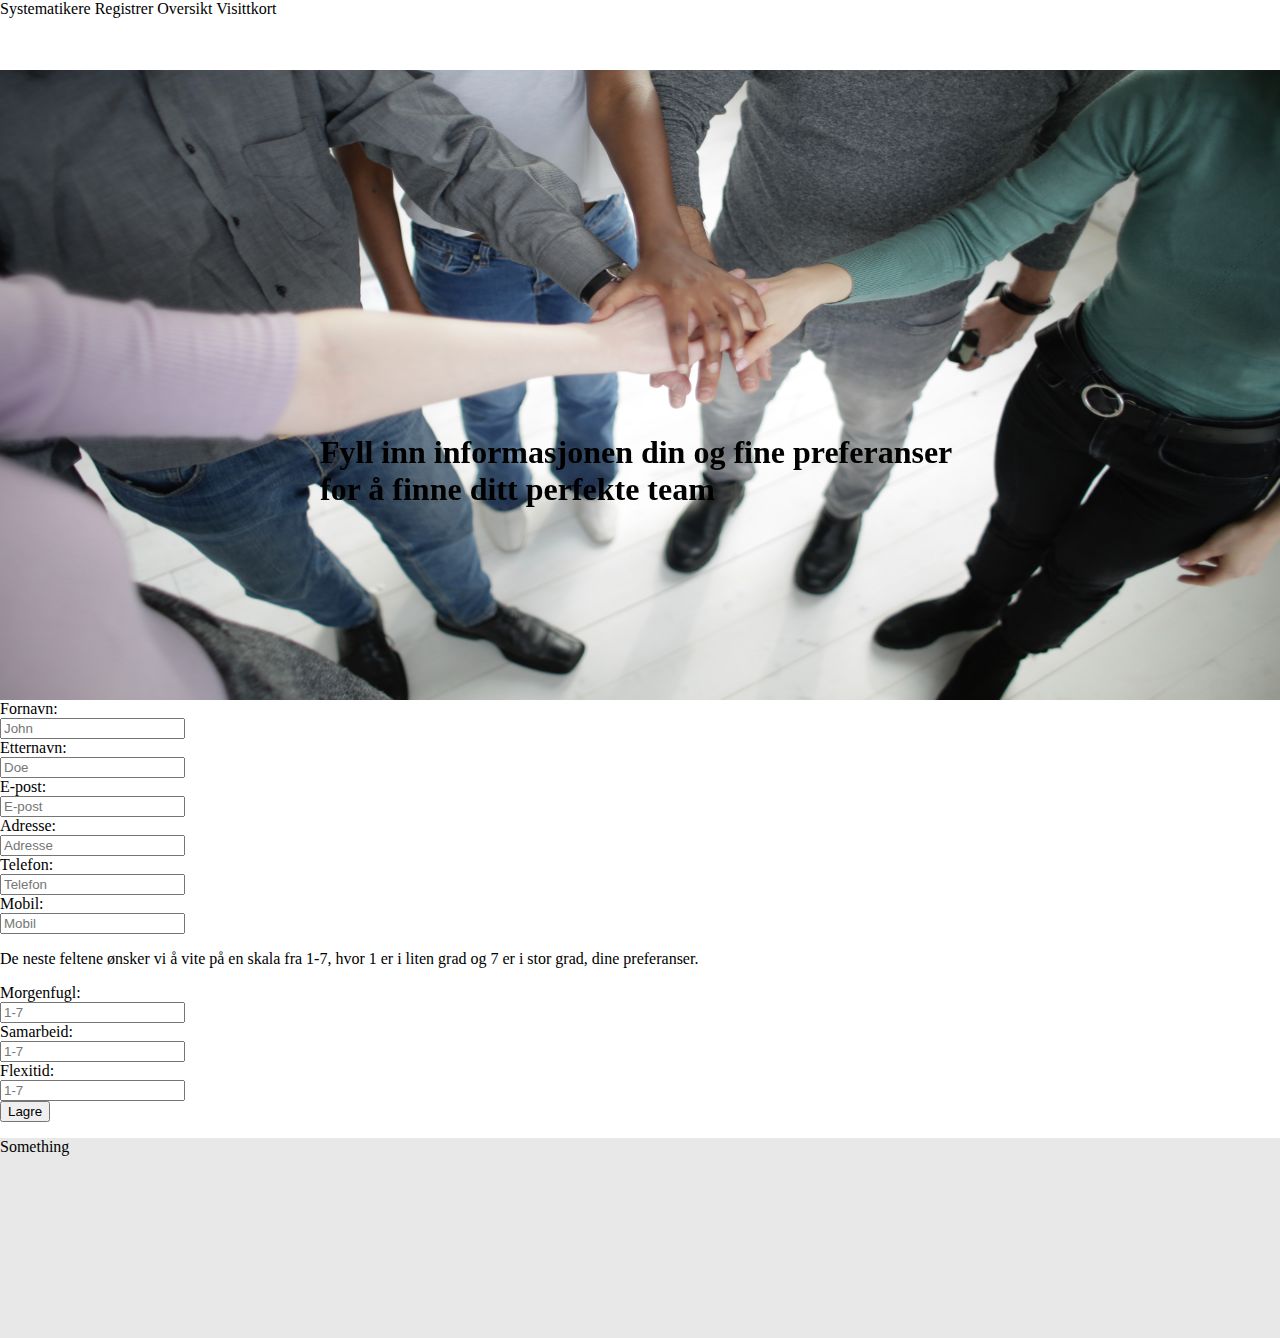
==== how-we-roll.html @ c368b5c5 "Første commit, laget index, how-we-roll og hwr-report" ====
<!DOCTYPE html>
<html lang="en">
<head>
    <meta charset="UTF-8">
    <title>Registrer</title>
    <link rel="stylesheet" href="how-we-roll.css">
</head>
<body>
    <nav id="meny">
        <a href="index.html">Systematikere</a>
        <a href="how-we-roll.html">Registrer</a>
        <a href="hwr-report.html">Oversikt</a>
        <a href="index.html#visittkort">Visittkort</a>
    </nav>

    <header id="header">
        <img id="headerBilde" src="img/Team.jpg">
        <h1>Fyll inn informasjonen din og fine preferanser for å finne ditt perfekte team</h1>
    </header>

    <div id="registrer">
        <form>
            <label for="fnavn">Fornavn:</label><br>
            <input type="text" id="fnavn" name="fnavn" placeholder="John"><br>
            <label for="enavn">Etternavn:</label><br>
            <input type="text" id="enavn" name="enavn" placeholder="Doe"><br>

            <label for="epost">E-post:</label><br>
            <input type="text" id="epost" name="epost" placeholder="E-post"><br>
            <label for="adresse">Adresse:</label><br>
            <input type="text" id="adresse" name="adresse" placeholder="Adresse"><br>

            <label for="telefon">Telefon:</label><br>
            <input type="text" id="telefon" name="telefon" placeholder="Telefon"><br>
            <label for="mobil">Mobil:</label><br>
            <input type="text" id="mobil" name="mobil" placeholder="Mobil"><br>

            <p>De neste feltene ønsker vi å vite på en skala fra 1-7, hvor 1 er i liten grad og 7 er i stor grad, dine preferanser.</p>

            <label for="morgenfugl">Morgenfugl:</label><br>
            <input type="text" id="morgenfugl" name="morgenfugl" placeholder="1-7"><br>
            <label for="samarbeid">Samarbeid:</label><br>
            <input type="text" id="samarbeid" name="samarbeid" placeholder="1-7"><br>
            <label for="flexitid">Flexitid:</label><br>
            <input type="text" id="flexitid" name="flexitid" placeholder="1-7"><br>

            <input type="submit" value="Lagre">
        </form>
    </div>

    <footer id="footer">
        <p>Something</p>
    </footer>

</body>
</html>
---- how-we-roll.css ----
body {
    margin: 0px;
    padding: 0px;
    font-family: "Century Gothic";
}
#meny  {
    width: 100%;
    height: 70px;
    background-color: white;
    position: fixed;
    display: inline;
    box-shadow: black;
    float: left;

}

a {
    color: black;
    text-decoration: none;
}
header {
    width: 100%;
    height: 700px;
}
#headerBilde {
    width: 100%;
    height: 100%;
}
header h1 {
    position: absolute;
    top: 50%;
    left: 50%;
    transform: translate(-50%,-50%);
}

footer {
    width: 100%;
    height: 200px;
    background-color: #E8E8E8;
}
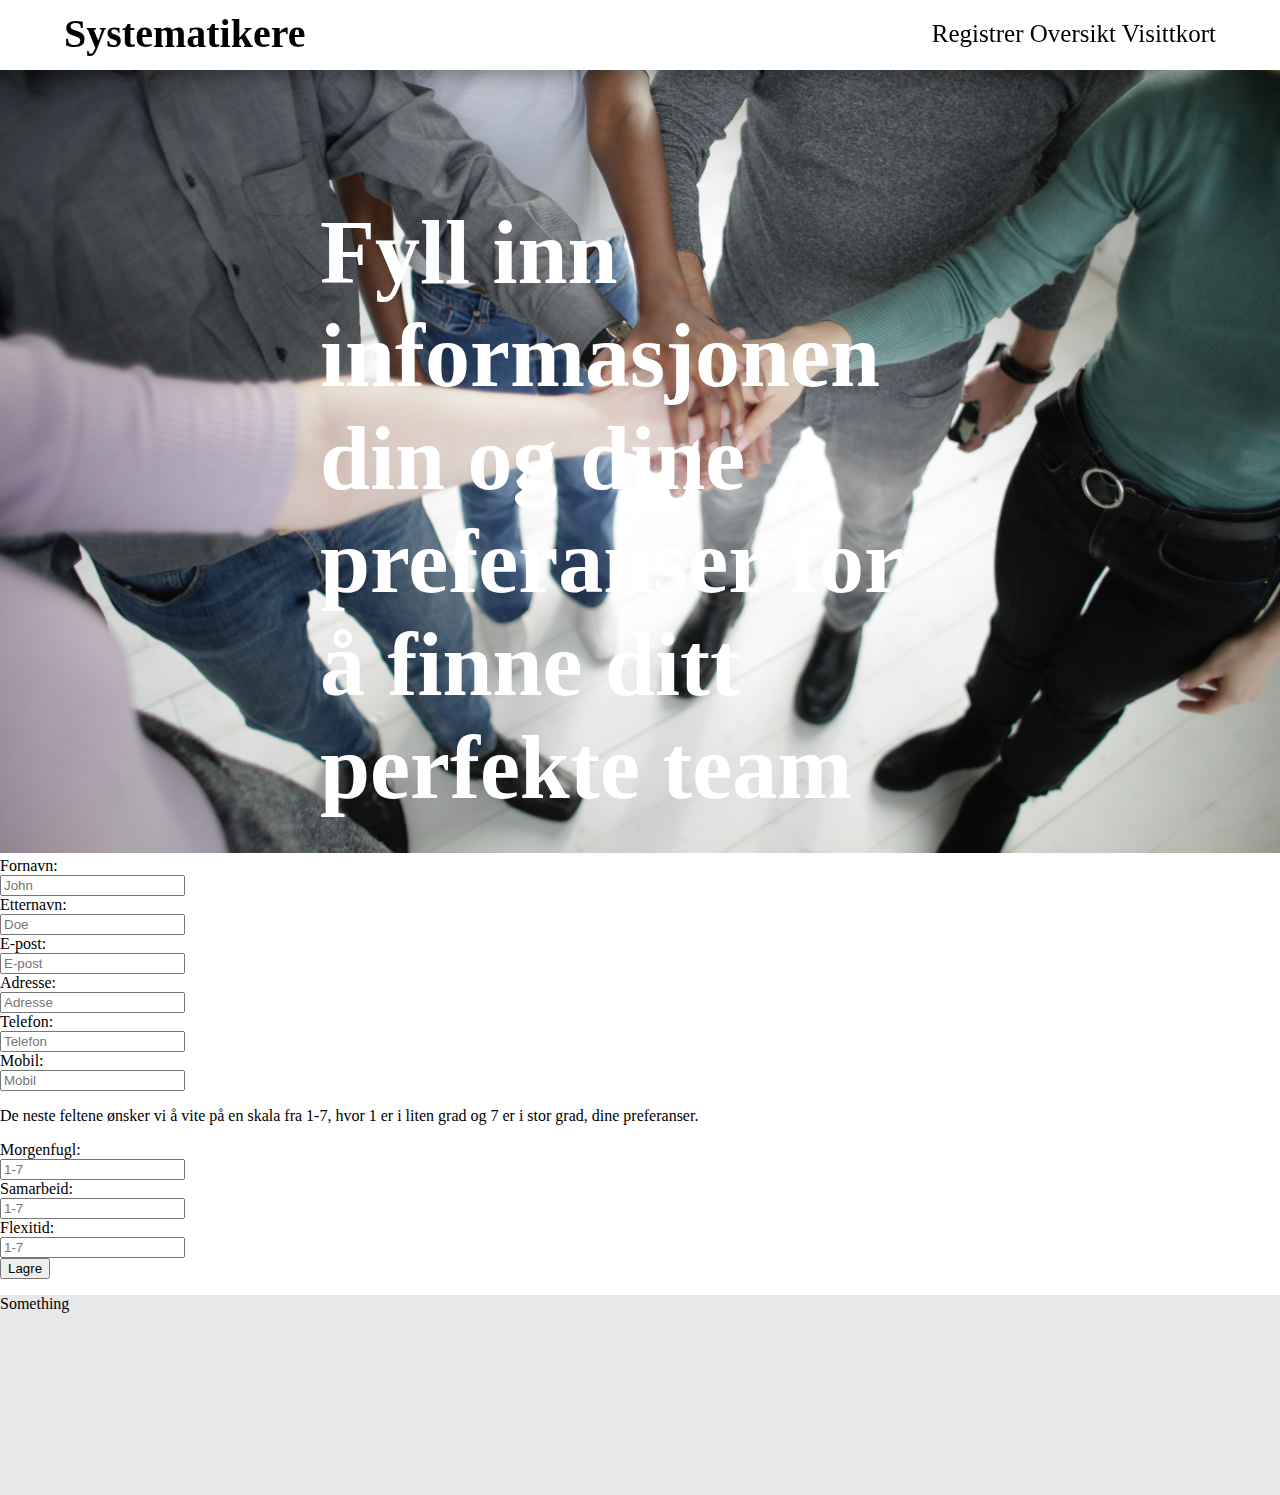
==== commit c0a199e9: "Endret meny, css og endret på oppsett" ====
--- a/how-we-roll.html
+++ b/how-we-roll.html
@@ -3,19 +3,23 @@
 <head>
     <meta charset="UTF-8">
     <title>Registrer</title>
-    <link rel="stylesheet" href="how-we-roll.css">
+    <link rel="stylesheet" href="layout.css">
 </head>
 <body>
-    <nav id="meny">
-        <a href="index.html">Systematikere</a>
+<div id="meny">
+    <div>
+        <a id="logo" href="index.html">Systematikere</a>
+    </div>
+
+    <div id="nav">
         <a href="how-we-roll.html">Registrer</a>
         <a href="hwr-report.html">Oversikt</a>
         <a href="index.html#visittkort">Visittkort</a>
-    </nav>
-
+    </div>
+</div>
     <header id="header">
         <img id="headerBilde" src="img/Team.jpg">
-        <h1>Fyll inn informasjonen din og fine preferanser for å finne ditt perfekte team</h1>
+        <h1>Fyll inn informasjonen din og dine preferanser for å finne ditt perfekte team</h1>
     </header>
 
     <div id="registrer">
--- a/layout.css
+++ b/layout.css
@@ -0,0 +1,57 @@
+body {
+    margin: 0px;
+    padding: 0px;
+    font-family: "Century Gothic";
+}
+#meny  {
+    display: inline-block;
+    width: 100%;
+    height: 70px;
+    background-color: white;
+    position: fixed;
+    display: inline;
+    box-shadow: -5px 5px 18px rgba(0, 0, 0, 0.35);
+}
+#logo{
+    font-size: 40px;
+    font-weight: bold;
+    float: left;
+    padding-left: 5%;
+    padding-top: 10px;
+}
+#nav {
+    font-size: 25px;
+    padding-right: 5%;
+    padding-top: 20px;
+
+
+    float:right;
+}
+
+a {
+    color: black;
+    text-decoration: none;
+}
+header {
+    width: 100%;
+    height: 20%;
+}
+#headerBilde {
+    width: 100%;
+    height: 100%;
+}
+header h1 {
+    position: absolute;
+    top: 50%;
+    left: 50%;
+    transform: translate(-50%,-50%);
+    font-size: 90px;
+    color: white;
+}
+
+
+footer {
+    width: 100%;
+    height: 200px;
+    background-color: #E8E8E8;
+}
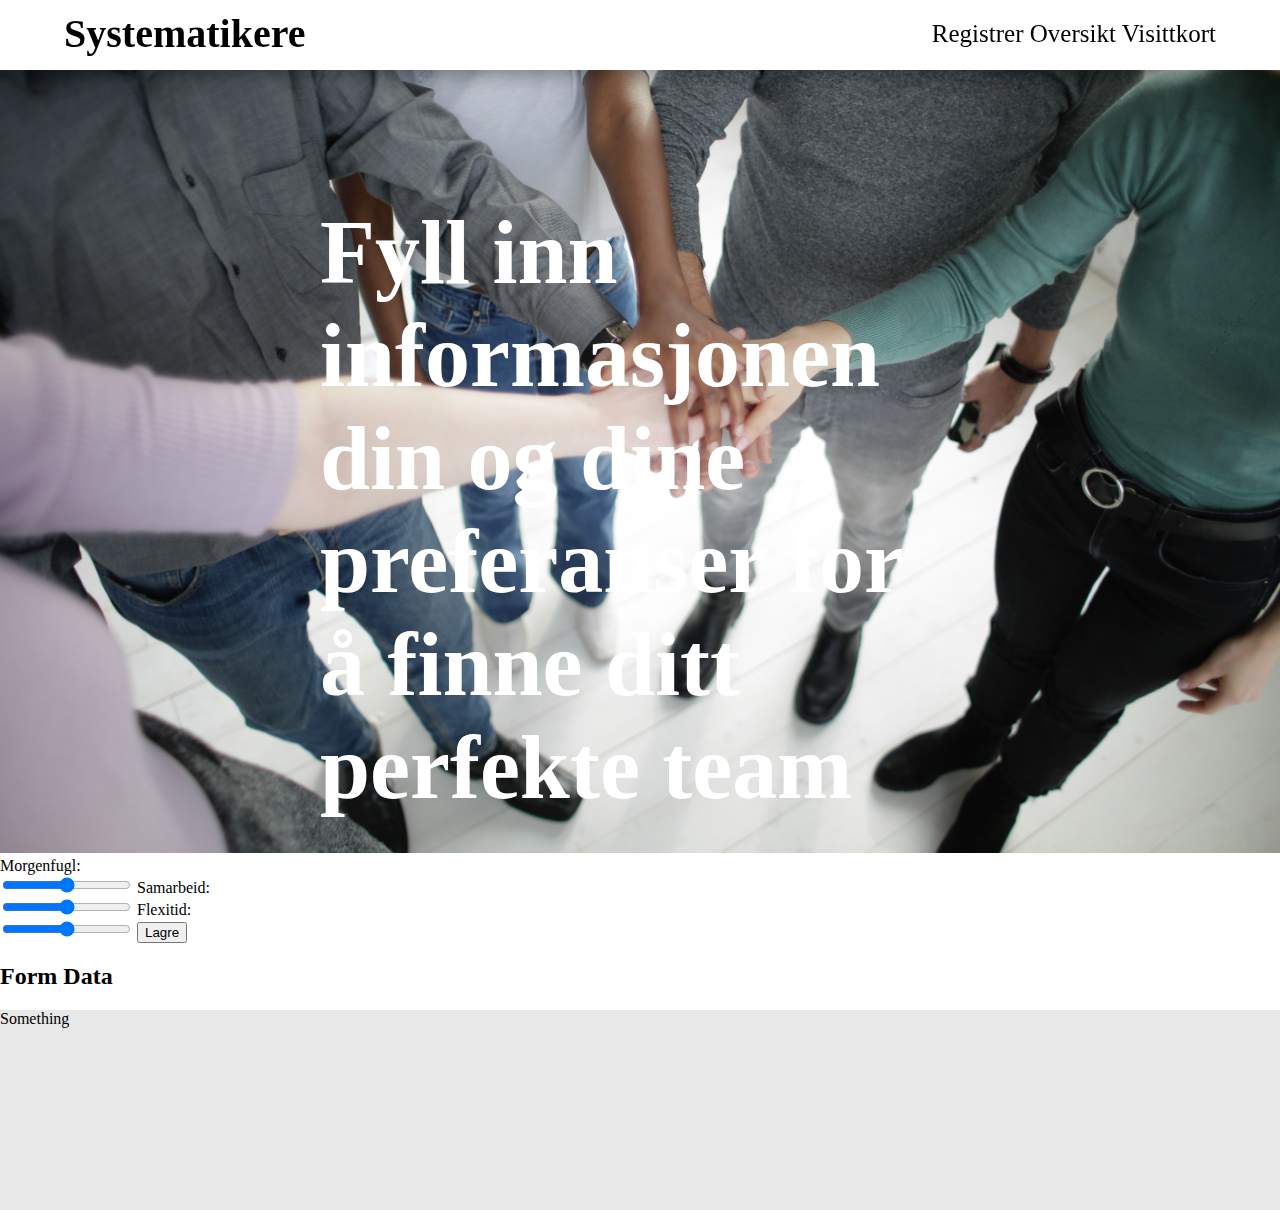
==== commit 1dede43e: "Lagt til funksjonalitet på knapp og visualisering av data" ====
--- a/how-we-roll.html
+++ b/how-we-roll.html
@@ -2,6 +2,7 @@
 <html lang="en">
 <head>
     <meta charset="UTF-8">
+    <meta http-equiv="X-UA-Compatible" content="ie=edge" />
     <title>Registrer</title>
     <link rel="stylesheet" href="layout.css">
 </head>
@@ -24,37 +25,60 @@
 
     <div id="registrer">
         <form>
-            <label for="fnavn">Fornavn:</label><br>
-            <input type="text" id="fnavn" name="fnavn" placeholder="John"><br>
-            <label for="enavn">Etternavn:</label><br>
-            <input type="text" id="enavn" name="enavn" placeholder="Doe"><br>
-
-            <label for="epost">E-post:</label><br>
-            <input type="text" id="epost" name="epost" placeholder="E-post"><br>
-            <label for="adresse">Adresse:</label><br>
-            <input type="text" id="adresse" name="adresse" placeholder="Adresse"><br>
-
-            <label for="telefon">Telefon:</label><br>
-            <input type="text" id="telefon" name="telefon" placeholder="Telefon"><br>
-            <label for="mobil">Mobil:</label><br>
-            <input type="text" id="mobil" name="mobil" placeholder="Mobil"><br>
-
-            <p>De neste feltene ønsker vi å vite på en skala fra 1-7, hvor 1 er i liten grad og 7 er i stor grad, dine preferanser.</p>
 
             <label for="morgenfugl">Morgenfugl:</label><br>
-            <input type="text" id="morgenfugl" name="morgenfugl" placeholder="1-7"><br>
+            <input type="range" id="morgenfugl" name="morgenfugl" min="200" max="600" value="400">
             <label for="samarbeid">Samarbeid:</label><br>
-            <input type="text" id="samarbeid" name="samarbeid" placeholder="1-7"><br>
+
+            <input type="range" id="samarbeid" name="samarbeid" min="200" max="600" value="400">
             <label for="flexitid">Flexitid:</label><br>
-            <input type="text" id="flexitid" name="flexitid" placeholder="1-7"><br>
+            <input type="range" id="flexitid" name="flexitid" min="200" max="600" value="400">
 
             <input type="submit" value="Lagre">
         </form>
     </div>
+<div class="results">
+    <h2>Form Data</h2>
+    <pre></pre>
+</div>
 
     <footer id="footer">
         <p>Something</p>
     </footer>
 
+<script>
+    // From https://developer.mozilla.org/en-US/docs/Web/API/Fetch_API/Using_Fetch (seen 2021-09-27)
+    // Example POST method implementation using fetch:
+    async function postData(url = '', data = {}) {
+        // Default options are marked with *
+        const response = await fetch(url, {
+            method: 'POST', // *GET, POST, PUT, DELETE, etc.
+            mode: 'cors', // no-cors, *cors, same-origin
+            cache: 'no-cache', // *default, no-cache, reload, force-cache,only-if-cached
+            credentials: 'same-origin', // include, *same-origin, omit
+            headers: {
+                'Content-Type': 'application/json',
+                // 'Content-Type': 'application/x-www-form-urlencoded',
+            },
+            redirect: 'follow', // manual, *follow, error
+            referrerPolicy: 'no-referrer', // no-referrer,*no-referrer-when-downgrade, origin, origin-when-cross-origin, same-origin, strict-origin, strict-origin-when-cross-origin, unsafe-url
+            body: JSON.stringify(data) // body data type must match"Content-Type"header
+        });
+        return response.json(); // parses JSON response into native JavaScriptobjects
+    }
+
+    function handleSubmit(event) {
+        event.preventDefault();
+        const data = new FormData(event.target);
+        const formJSON = Object.fromEntries(data.entries());
+        const results = document.querySelector('.results pre');
+        postData('https://bacit.info/', formJSON)
+            .then(data => {
+                results.innerText = JSON.stringify(data, null, 2);
+            });
+    }
+    const form = document.querySelector('form');
+    form.addEventListener('submit', handleSubmit);
+</script>
 </body>
 </html>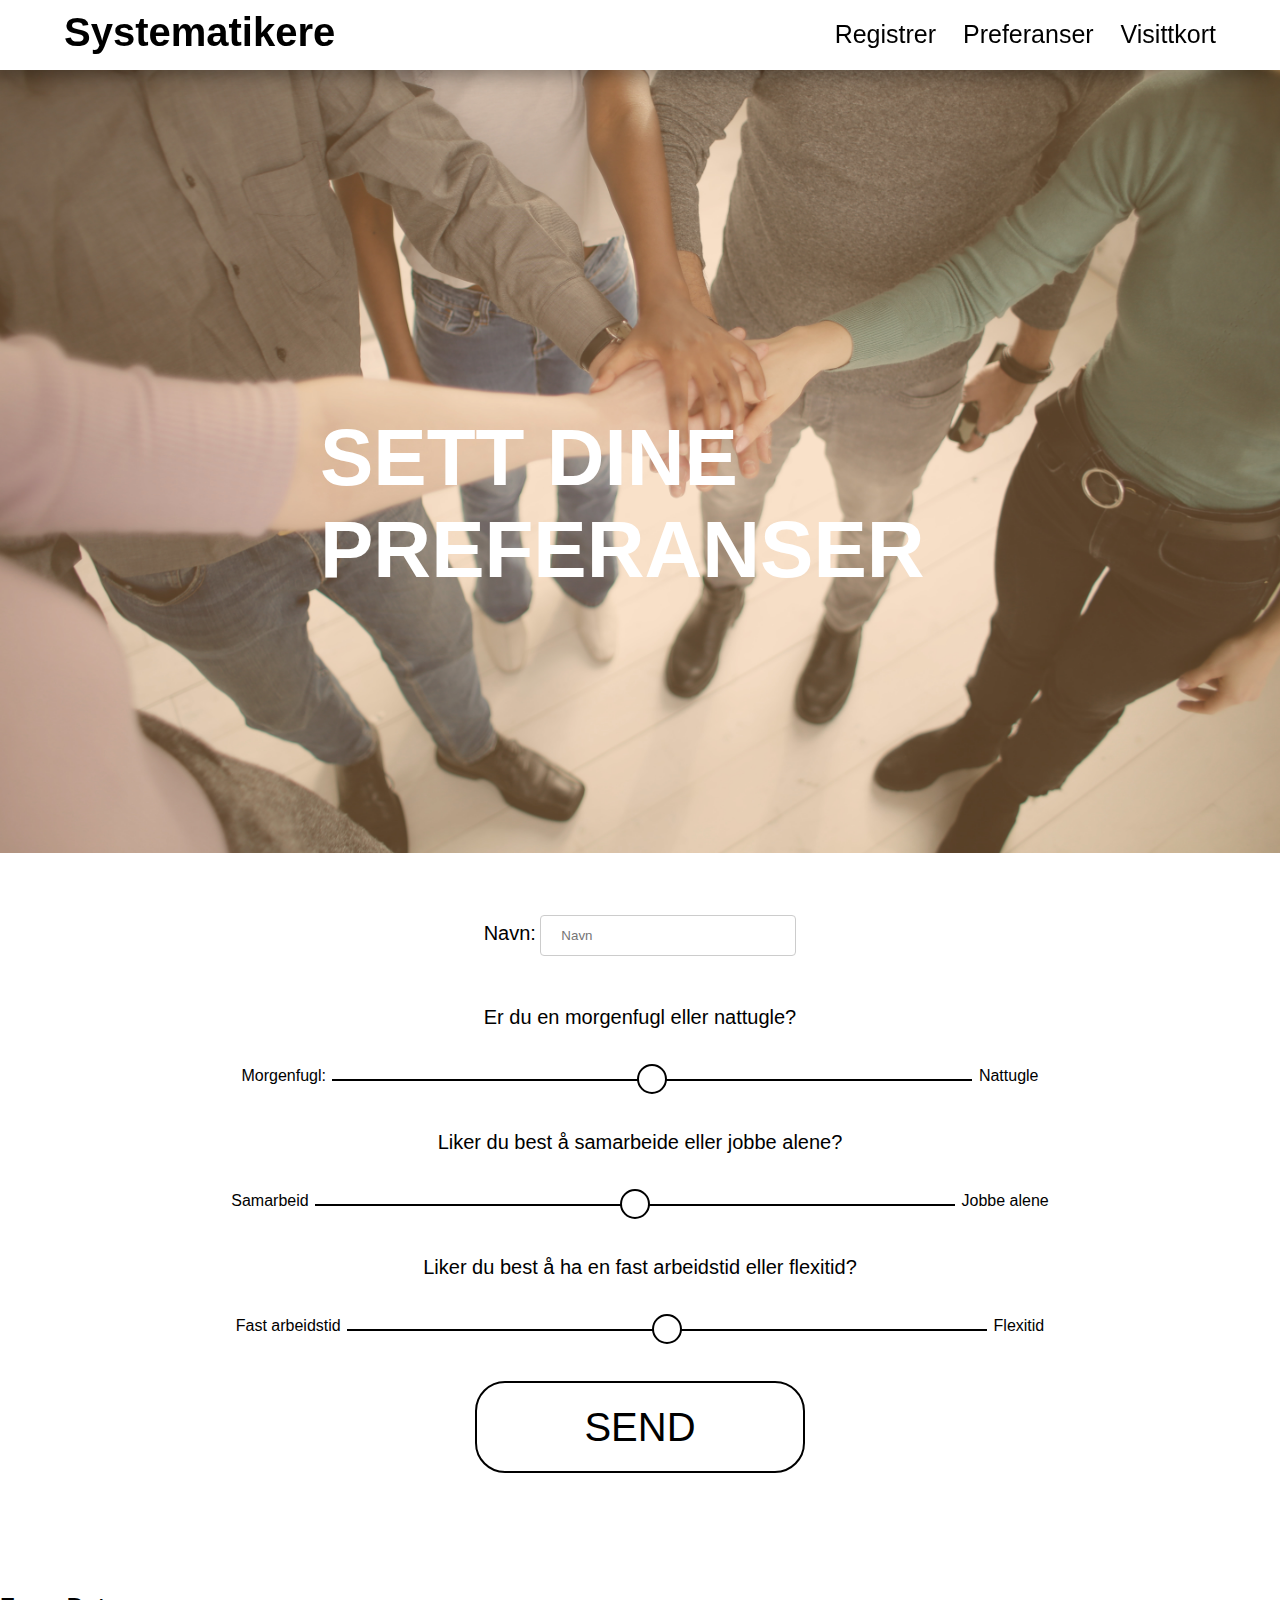
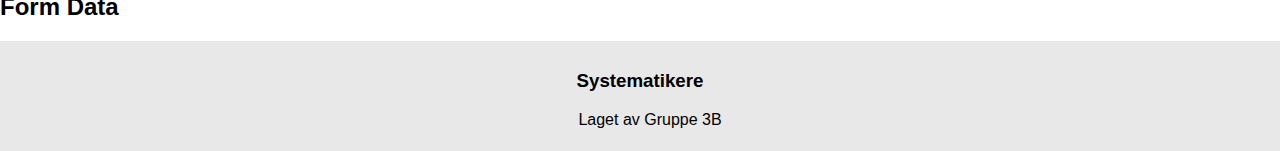
==== commit 1e88f67f: "Lagt til visittkort, endret sliders og preferansesiden" ====
--- a/how-we-roll.html
+++ b/how-we-roll.html
@@ -1,84 +1,176 @@
 <!DOCTYPE html>
 <html lang="en">
-<head>
-    <meta charset="UTF-8">
-    <meta http-equiv="X-UA-Compatible" content="ie=edge" />
-    <title>Registrer</title>
-    <link rel="stylesheet" href="layout.css">
-</head>
-<body>
-<div id="meny">
-    <div>
-        <a id="logo" href="index.html">Systematikere</a>
-    </div>
+    <head>
+        <meta charset="UTF-8">
+        <meta http-equiv="X-UA-Compatible" content="ie=edge" />
+        <title>Systematikere - Registrer dine preferanser</title>
+        <link rel="stylesheet" href="layout.css">
+        <style>
+            #regpref{
+                width: 100%;
+                height: max-content;
+                padding-top: 50px;
 
-    <div id="nav">
-        <a href="how-we-roll.html">Registrer</a>
-        <a href="hwr-report.html">Oversikt</a>
-        <a href="index.html#visittkort">Visittkort</a>
-    </div>
-</div>
-    <header id="header">
-        <img id="headerBilde" src="img/Team.jpg">
-        <h1>Fyll inn informasjonen din og dine preferanser for å finne ditt perfekte team</h1>
-    </header>
+            }
+            form {
+                text-align: center;
 
-    <div id="registrer">
-        <form>
+            }
+            .spm {
+                font-size: 20px;
+                margin-bottom: 50px;
+                text-align: center;
+            }
+            input[type=text], select {
+                font-family: "Century Gothic", sans-serif;
+                width: 20%;
+                padding: 12px 20px;
+                margin: 8px 0;
+                display: inline-block;
+                border: 1px solid #ccc;
+                border-radius: 4px;
+                box-sizing: border-box;
+                margin-bottom: 50px;
+            }
+            /*Kode hentet 29.09.2021 fra:https://codepen.io/renaudtertrais/pen/waLXVx */
+            .slider {
+                -webkit-appearance: none;
+                cursor: pointer;
+                height: 0;
+                width: 50%;
+                border-bottom: 2px solid black;
+                background-color: transparent;
+                margin-bottom: 50px;
+                margin-top: 50px;
+            }
+            .slider::-webkit-slider-thumb {
+                -webkit-appearance: none;
+                width: 30px;
+                height: 30px;
+                background-color: white;
+                border-radius: 30px;
+                border: 2px solid black;
+                cursor: pointer;
+            }
+            .slider::-webkit-slider-thumb:hover {
+                -webkit-appearance: none;
+                width: 30px;
+                height: 30px;
+                background-color: white;
+                border-radius: 30px;
+                border: 2px solid #efa964;
+                cursor: pointer;
 
-            <label for="morgenfugl">Morgenfugl:</label><br>
-            <input type="range" id="morgenfugl" name="morgenfugl" min="200" max="600" value="400">
-            <label for="samarbeid">Samarbeid:</label><br>
+            }
 
-            <input type="range" id="samarbeid" name="samarbeid" min="200" max="600" value="400">
-            <label for="flexitid">Flexitid:</label><br>
-            <input type="range" id="flexitid" name="flexitid" min="200" max="600" value="400">
+            #btn {
+                text-align: center;
+                display: inline-block;
+                font-family: "Century Gothic", sans-serif;
+                font-size: 40px;
+                border: 2px solid Black;
+                background-color: transparent;
+                border-radius: 30px;
+                margin-bottom: 100px;
+                width: 330px;
+                height: 92px;
 
-            <input type="submit" value="Lagre">
-        </form>
-    </div>
-<div class="results">
-    <h2>Form Data</h2>
-    <pre></pre>
-</div>
+            }
+            #btn:hover {
+                cursor: pointer;
+                border: 2px solid #efa964;
+                color: #efa964;
+            }
+        </style>
+    </head>
+    <body>
+        <div id="meny">
+            <div>
+                <a id="logo" href="index.html">Systematikere</a>
+            </div>
 
-    <footer id="footer">
-        <p>Something</p>
-    </footer>
+            <div id="nav">
+                <a href="how-we-roll.html">Registrer</a>
+                <a href="hwr-report.html">Preferanser</a>
+                <a href="index.html#visittkort">Visittkort</a>
+            </div>
+        </div>
+        <header id="header">
+                <img id="headerBilde" src="img/Team.jpg" alt="Bilde av mennesker som står i ring med hendene strukket ut i midten">
+                <h1>SETT DINE PREFERANSER</h1>
+        </header>
 
-<script>
-    // From https://developer.mozilla.org/en-US/docs/Web/API/Fetch_API/Using_Fetch (seen 2021-09-27)
-    // Example POST method implementation using fetch:
-    async function postData(url = '', data = {}) {
-        // Default options are marked with *
-        const response = await fetch(url, {
-            method: 'POST', // *GET, POST, PUT, DELETE, etc.
-            mode: 'cors', // no-cors, *cors, same-origin
-            cache: 'no-cache', // *default, no-cache, reload, force-cache,only-if-cached
-            credentials: 'same-origin', // include, *same-origin, omit
-            headers: {
-                'Content-Type': 'application/json',
-                // 'Content-Type': 'application/x-www-form-urlencoded',
-            },
-            redirect: 'follow', // manual, *follow, error
-            referrerPolicy: 'no-referrer', // no-referrer,*no-referrer-when-downgrade, origin, origin-when-cross-origin, same-origin, strict-origin, strict-origin-when-cross-origin, unsafe-url
-            body: JSON.stringify(data) // body data type must match"Content-Type"header
-        });
-        return response.json(); // parses JSON response into native JavaScriptobjects
-    }
+        <div id="regpref">
+            <form>
+                <label class="spm" for="navn">Navn:</label>
+                <input type="text" id="navn" name="navn" placeholder="Navn"><br>
 
-    function handleSubmit(event) {
-        event.preventDefault();
-        const data = new FormData(event.target);
-        const formJSON = Object.fromEntries(data.entries());
-        const results = document.querySelector('.results pre');
-        postData('https://bacit.info/', formJSON)
-            .then(data => {
-                results.innerText = JSON.stringify(data, null, 2);
-            });
-    }
-    const form = document.querySelector('form');
-    form.addEventListener('submit', handleSubmit);
-</script>
-</body>
+                <! -- "meln" morgenfugl eller nattugle--!>
+                <label class="spm" for="morn">Er du en morgenfugl eller nattugle?</label><br>
+                <label for="morn">Morgenfugl:</label>
+                <input type="range" class="slider" id="morn" name="morn" min="300" max="700" value="500">
+                <label for="morn">Nattugle</label><br>
+
+                <! -- "selja" samarbeid eller jobbe alene--!>
+                <label class="spm" for="selja">Liker du best å samarbeide eller jobbe alene?</label><br>
+                <label for="selja">Samarbeid</label>
+                <input type="range" class="slider" id="selja" name="selja" min="300" max="700" value="500">
+                <label for="selja">Jobbe alene</label><br>
+
+                <! -- "faelf" fast arbeidstid eller flexitid--!>
+                <label class="spm" for="faelf">Liker du best å ha en fast arbeidstid eller flexitid?</label><br>
+                <label for="faelf">Fast arbeidstid</label>
+                <input type="range" class="slider" id="faelf" name="faelf" min="300" max="700" value="500">
+                <label for="faelf">Flexitid</label><br>
+
+                <input id="btn" type="submit" value="SEND">
+            </form>
+            <div class="results">
+                <h2>Form Data</h2>
+                <pre></pre>
+            </div>
+        </div>
+
+
+        <footer id="footer">
+            <h3>Systematikere</h3>
+            <a href="https://github.com/3Beast/Gruppe-3B" target="_blank">Laget av Gruppe 3B</a>
+        </footer>
+
+        <script>
+            // From https://developer.mozilla.org/en-US/docs/Web/API/Fetch_API/Using_Fetch (seen 2021-09-27)
+            // Example POST method implementation using fetch:
+            async function postData(url = '', data = {}) {
+                // Default options are marked with *
+                const response = await fetch(url, {
+                    method: 'POST', // *GET, POST, PUT, DELETE, etc.
+                    mode: 'cors', // no-cors, *cors, same-origin
+                    cache: 'no-cache', // *default, no-cache, reload, force-cache,only-if-cached
+                    credentials: 'same-origin', // include, *same-origin, omit
+                    headers: {
+                        'Content-Type': 'application/json',
+                        // 'Content-Type': 'application/x-www-form-urlencoded',
+                    },
+                    redirect: 'follow', // manual, *follow, error
+                    referrerPolicy: 'no-referrer', // no-referrer,*no-referrer-when-downgrade, origin, origin-when-cross-origin, same-origin, strict-origin, strict-origin-when-cross-origin, unsafe-url
+                    body: JSON.stringify(data) // body data type must match"Content-Type"header
+                });
+                return response.json(); // parses JSON response into native JavaScriptobjects
+            }
+
+            function handleSubmit(event) {
+                event.preventDefault();
+                const data = new FormData(event.target);
+                const formJSON = Object.fromEntries(data.entries());
+                const results = document.querySelector('.results pre');
+                postData('https://bacit.info/', formJSON)
+                    .then(data => {
+                        results.innerText = JSON.stringify(data, null, 2);
+
+                    });
+            }
+            const form = document.querySelector('form');
+            form.addEventListener('submit', handleSubmit);
+        </script>
+    </body>
 </html>--- a/layout.css
+++ b/layout.css
@@ -1,7 +1,7 @@
 body {
-    margin: 0px;
-    padding: 0px;
-    font-family: "Century Gothic";
+    margin: 0 auto;
+    padding: 0;
+    font-family: "Century Gothic", sans-serif;
 }
 #meny  {
     display: inline-block;
@@ -9,7 +9,7 @@
     height: 70px;
     background-color: white;
     position: fixed;
-    display: inline;
+
     box-shadow: -5px 5px 18px rgba(0, 0, 0, 0.35);
 }
 #logo{
@@ -23,18 +23,20 @@
     font-size: 25px;
     padding-right: 5%;
     padding-top: 20px;
+    float:right;
 
-
-    float:right;
 }
 
 a {
     color: black;
     text-decoration: none;
+    padding-left: 20px;
 }
 header {
     width: 100%;
     height: 20%;
+    display: block;
+
 }
 #headerBilde {
     width: 100%;
@@ -45,13 +47,15 @@
     top: 50%;
     left: 50%;
     transform: translate(-50%,-50%);
-    font-size: 90px;
+    font-size: 80px;
     color: white;
 }
 
-
 footer {
+    padding-top: 10px;
+    text-align: center;
     width: 100%;
-    height: 200px;
+    height: 100px;
     background-color: #E8E8E8;
 }
+
